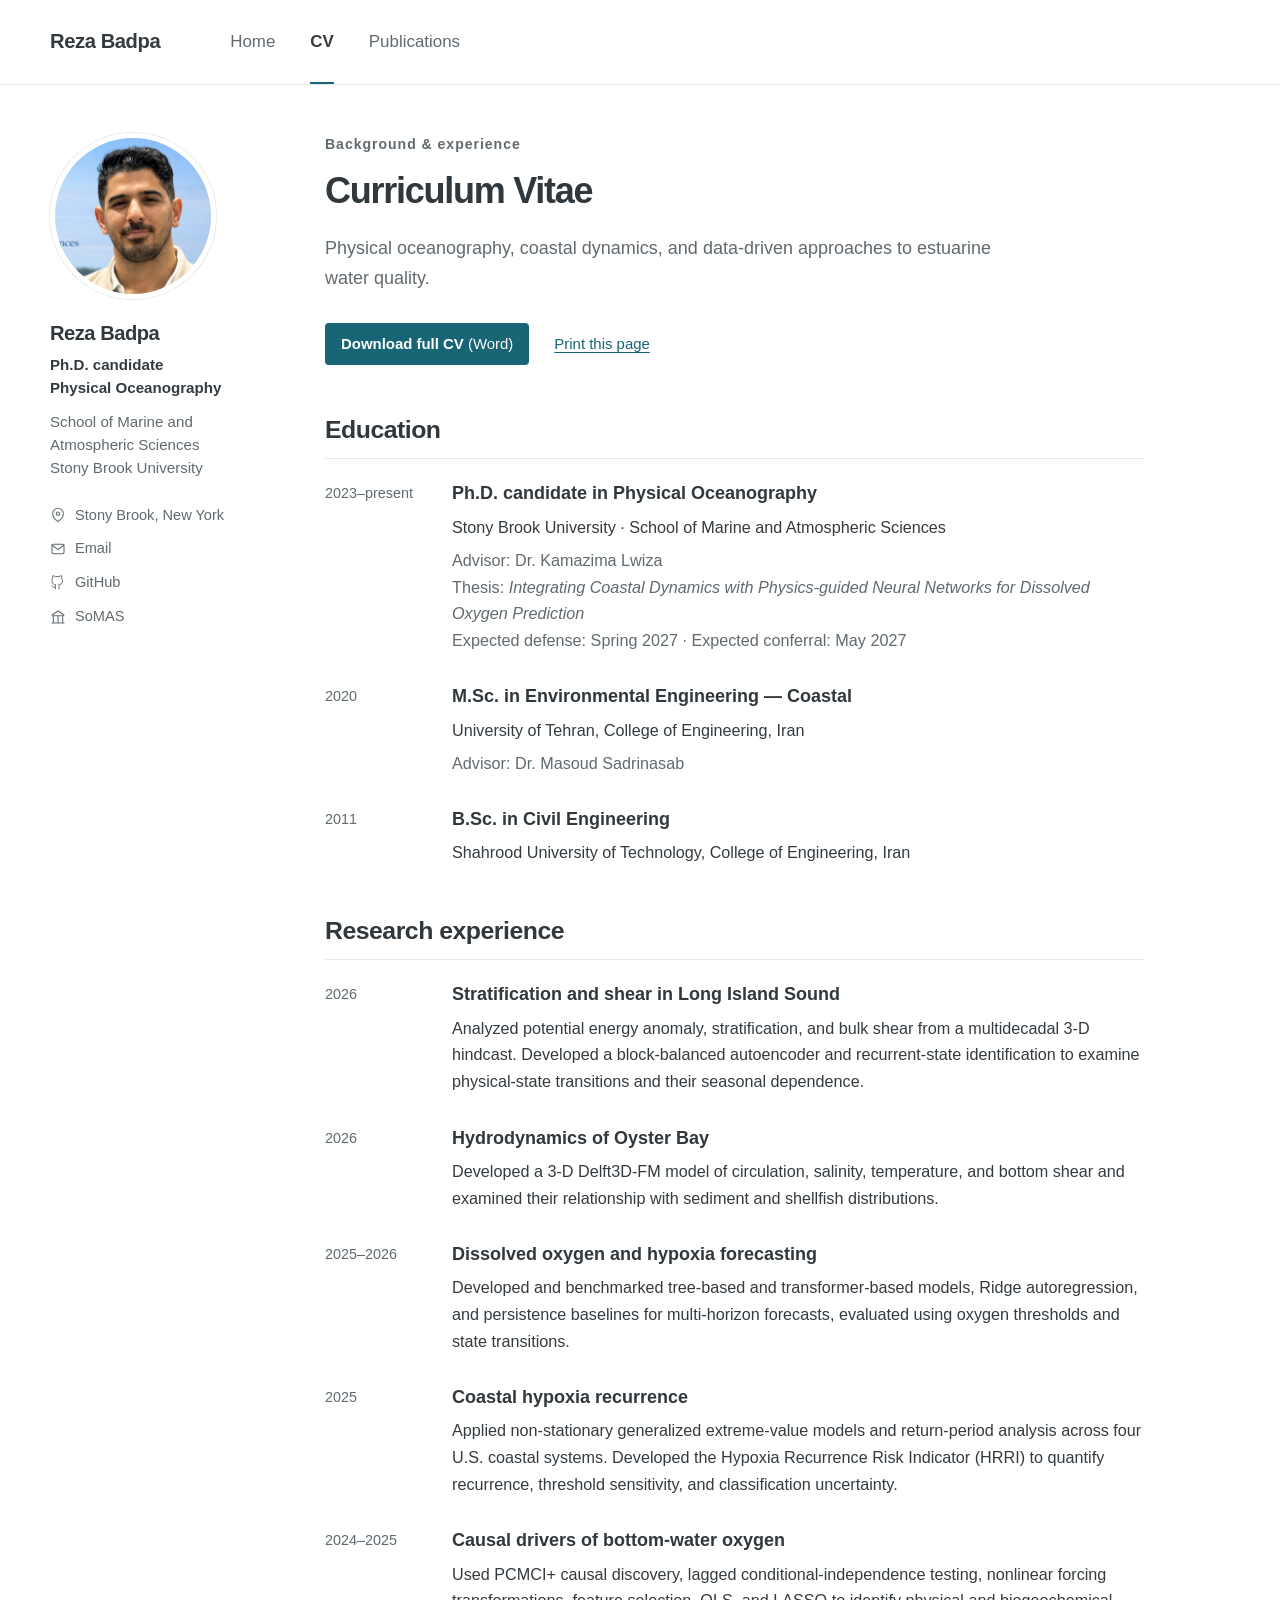
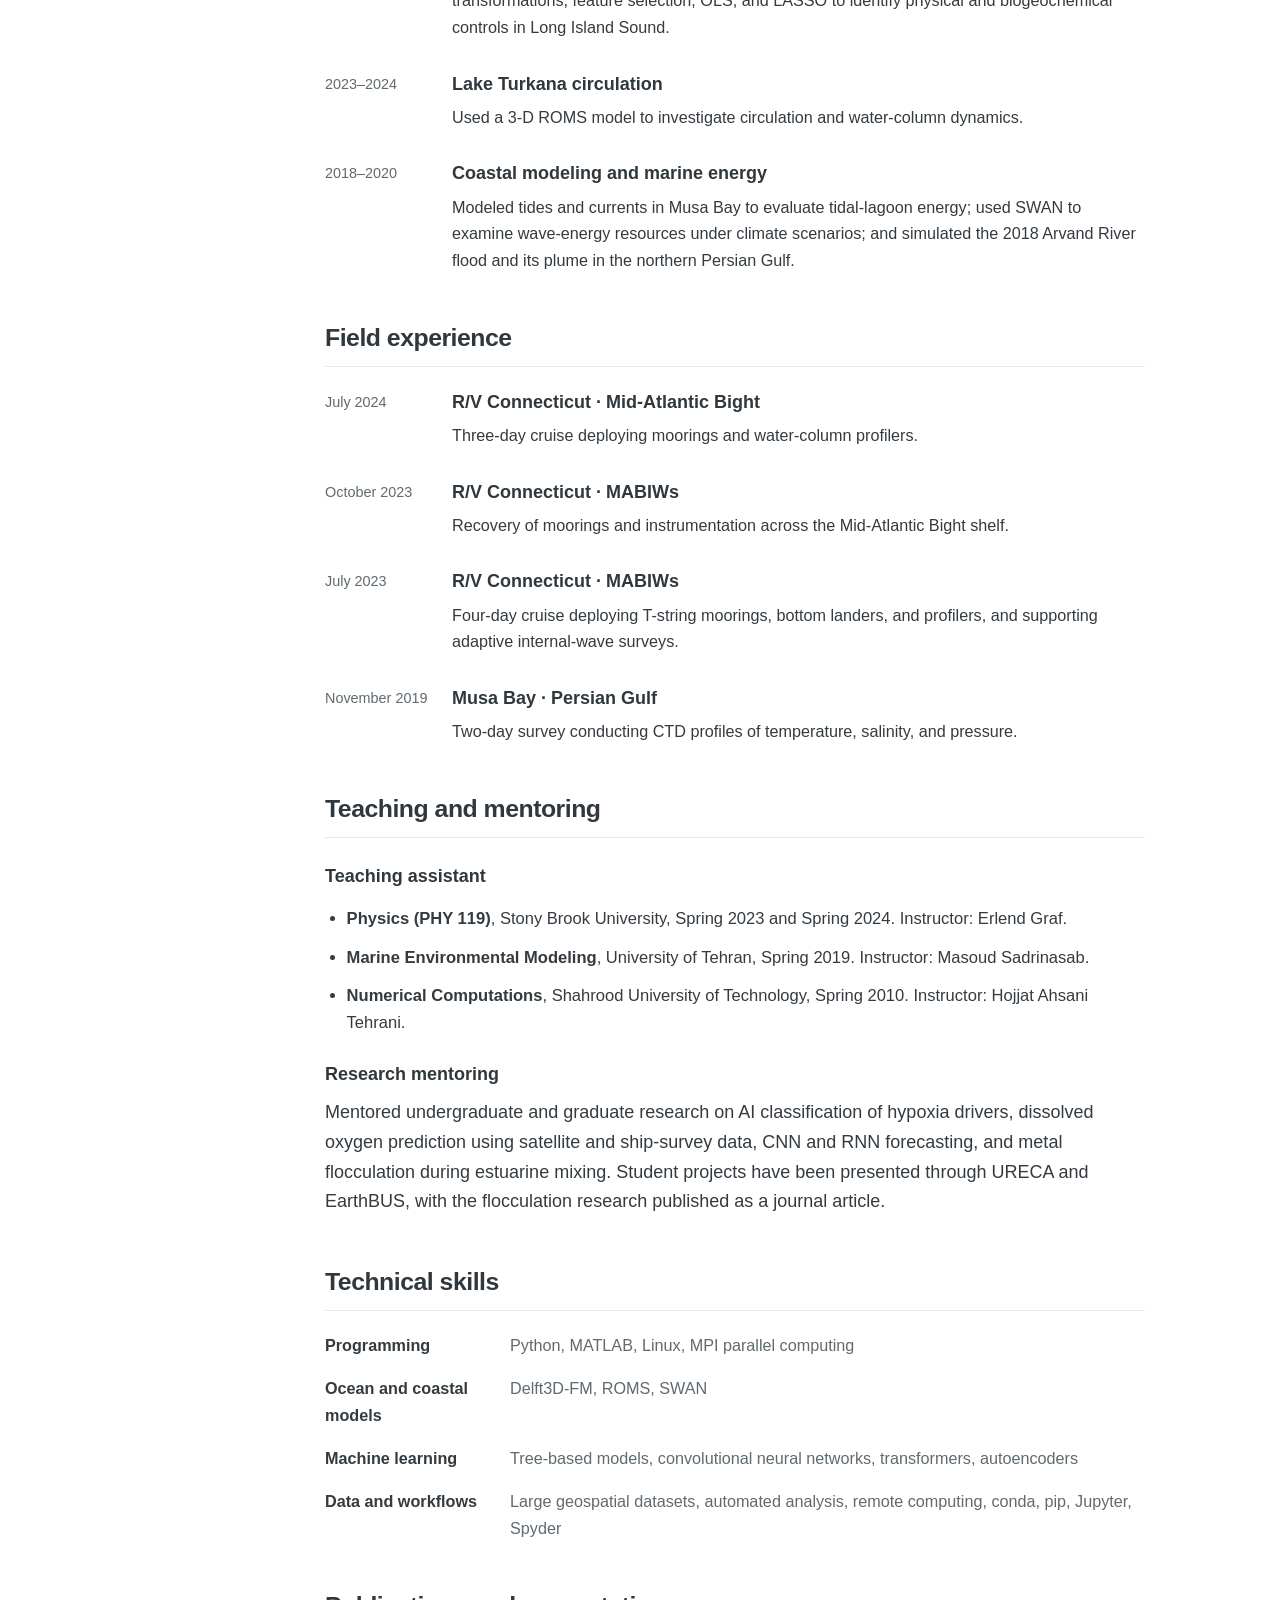
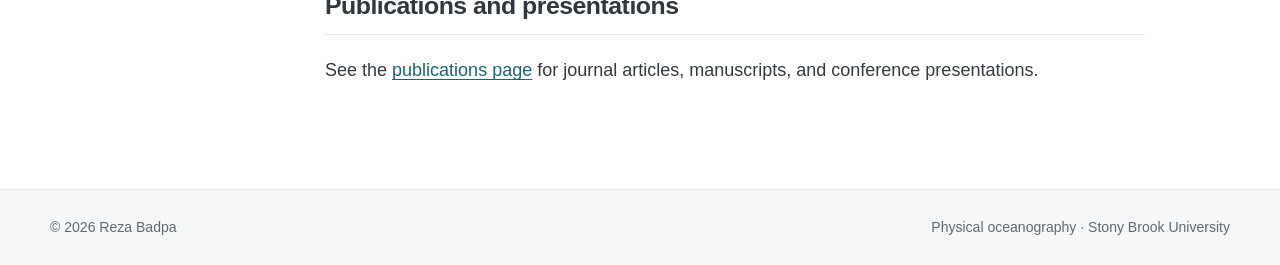
==== cv/index.html @ 96f25a55 "Publish academic website with phone-free CV" ====
<!doctype html>
<html lang="en"><head><meta charset="utf-8"><meta name="viewport" content="width=device-width,initial-scale=1">
<title>Curriculum Vitae | Reza Badpa</title><meta name="description" content="Reza Badpa is a Ph.D. candidate in Physical Oceanography at Stony Brook University, studying coastal dynamics, dissolved oxygen, hypoxia, and physics-guided machine learning."><meta name="theme-color" content="#176575">
<link rel="icon" href="../assets/favicon.svg" type="image/svg+xml"><link rel="stylesheet" href="../assets/style.css">
<meta property="og:type" content="website"><meta property="og:title" content="Curriculum Vitae | Reza Badpa"><meta property="og:description" content="Reza Badpa is a Ph.D. candidate in Physical Oceanography at Stony Brook University, studying coastal dynamics, dissolved oxygen, hypoxia, and physics-guided machine learning."><meta property="og:url" content="https://rezart1427.github.io/cv/">
<script type="application/ld+json">{"@context": "https://schema.org", "@type": "Person", "name": "Reza Badpa", "jobTitle": "Ph.D. candidate in Physical Oceanography", "affiliation": {"@type": "CollegeOrUniversity", "name": "Stony Brook University"}, "email": "mailto:reza.badpa@stonybrook.edu", "sameAs": ["https://github.com/rezart1427"]}</script><script defer src="../assets/site.js"></script></head>
<body><a class="skip-link" href="#main">Skip to content</a>
<header class="masthead"><div class="header-inner"><a class="site-name" href="../">Reza Badpa</a><nav aria-label="Main navigation"><a href="../">Home</a><a href="../cv/" aria-current="page">CV</a><a href="../publications/">Publications</a></nav></div></header>
<div class="layout"><aside class="profile" aria-label="About Reza Badpa">
<a class="profile-mark" href="../" aria-label="Reza Badpa home"><img src="../assets/reza-badpa-profile.png" alt="Reza Badpa" width="1536" height="1024" decoding="async"></a>
<div class="profile-copy"><h2>Reza Badpa</h2><p class="role">Ph.D. candidate<br> Physical Oceanography</p><p class="affiliation">School of Marine and<br> Atmospheric Sciences<br> Stony Brook University</p>
<ul class="profile-links"><li><svg viewBox="0 0 24 24" aria-hidden="true" fill="none" stroke="currentColor" stroke-width="1.6" stroke-linecap="round" stroke-linejoin="round"><path d="M20 10c0 6-8 12-8 12S4 16 4 10a8 8 0 1 1 16 0Z"/><circle cx="12" cy="10" r="2.5"/></svg><span>Stony Brook, New York</span></li><li><a href="mailto:reza.badpa@stonybrook.edu"><svg viewBox="0 0 24 24" aria-hidden="true" fill="none" stroke="currentColor" stroke-width="1.6" stroke-linecap="round" stroke-linejoin="round"><rect x="3" y="5" width="18" height="14" rx="2"/><path d="m3 6 9 7 9-7"/></svg>Email</a></li><li><a href="https://github.com/rezart1427"><svg viewBox="0 0 24 24" aria-hidden="true" fill="none" stroke="currentColor" stroke-width="1.6" stroke-linecap="round" stroke-linejoin="round"><path d="M9 19c-4 1-4-2-6-2m12 5v-4a3.4 3.4 0 0 0-1-2.6c3.3-.4 6.8-1.6 6.8-7.2A5.6 5.6 0 0 0 19.3 4a5.1 5.1 0 0 0-.1-4S18 0 15 1.6a14 14 0 0 0-6 0C6 0 4.8 0 4.8 0a5.1 5.1 0 0 0-.1 4 5.6 5.6 0 0 0-1.5 4.2c0 5.6 3.5 6.8 6.8 7.2A3.4 3.4 0 0 0 9 18v4" transform="translate(0 1) scale(.9)"/></svg>GitHub</a></li><li><a href="https://www.stonybrook.edu/somas/"><svg viewBox="0 0 24 24" aria-hidden="true" fill="none" stroke="currentColor" stroke-width="1.6" stroke-linecap="round" stroke-linejoin="round"><path d="m3 9 9-6 9 6M4 10h16M5 10v10m7-10v10m7-10v10M3 21h18"/></svg>SoMAS</a></li></ul></div>
</aside><main id="main" tabindex="-1">
<p class="eyebrow">Background & experience</p>
<h1>Curriculum Vitae</h1>
<p class="page-lead">Physical oceanography, coastal dynamics, and data-driven approaches to estuarine water quality.</p>
<div class="page-actions"><a class="button" href="../assets/Reza-Badpa-CV.docx" download>Download full CV <span>(Word)</span></a><button class="text-button" type="button" data-print>Print this page</button></div>
<section aria-labelledby="education"><h2 id="education">Education</h2><ul class="entries">
<li class="record"><span class="entry-date">2023–present</span><div><h3>Ph.D. candidate in Physical Oceanography</h3><p>Stony Brook University · School of Marine and Atmospheric Sciences</p><p class="detail">Advisor: Dr. Kamazima Lwiza<br>Thesis: <em>Integrating Coastal Dynamics with Physics-guided Neural Networks for Dissolved Oxygen Prediction</em><br>Expected defense: Spring 2027 · Expected conferral: May 2027</p></div></li><li class="record"><span class="entry-date">2020</span><div><h3>M.Sc. in Environmental Engineering — Coastal</h3><p>University of Tehran, College of Engineering, Iran</p><p class="detail">Advisor: Dr. Masoud Sadrinasab</p></div></li><li class="record"><span class="entry-date">2011</span><div><h3>B.Sc. in Civil Engineering</h3><p>Shahrood University of Technology, College of Engineering, Iran</p></div></li></ul></section>
<section aria-labelledby="experience"><h2 id="experience">Research experience</h2><ul class="entries">
<li class="record"><span class="entry-date">2026</span><div><h3>Stratification and shear in Long Island Sound</h3><p>Analyzed potential energy anomaly, stratification, and bulk shear from a multidecadal 3-D hindcast. Developed a block-balanced autoencoder and recurrent-state identification to examine physical-state transitions and their seasonal dependence.</p></div></li><li class="record"><span class="entry-date">2026</span><div><h3>Hydrodynamics of Oyster Bay</h3><p>Developed a 3-D Delft3D-FM model of circulation, salinity, temperature, and bottom shear and examined their relationship with sediment and shellfish distributions.</p></div></li><li class="record"><span class="entry-date">2025–2026</span><div><h3>Dissolved oxygen and hypoxia forecasting</h3><p>Developed and benchmarked tree-based and transformer-based models, Ridge autoregression, and persistence baselines for multi-horizon forecasts, evaluated using oxygen thresholds and state transitions.</p></div></li><li class="record"><span class="entry-date">2025</span><div><h3>Coastal hypoxia recurrence</h3><p>Applied non-stationary generalized extreme-value models and return-period analysis across four U.S. coastal systems. Developed the Hypoxia Recurrence Risk Indicator (HRRI) to quantify recurrence, threshold sensitivity, and classification uncertainty.</p></div></li><li class="record"><span class="entry-date">2024–2025</span><div><h3>Causal drivers of bottom-water oxygen</h3><p>Used PCMCI+ causal discovery, lagged conditional-independence testing, nonlinear forcing transformations, feature selection, OLS, and LASSO to identify physical and biogeochemical controls in Long Island Sound.</p></div></li><li class="record"><span class="entry-date">2023–2024</span><div><h3>Lake Turkana circulation</h3><p>Used a 3-D ROMS model to investigate circulation and water-column dynamics.</p></div></li><li class="record"><span class="entry-date">2018–2020</span><div><h3>Coastal modeling and marine energy</h3><p>Modeled tides and currents in Musa Bay to evaluate tidal-lagoon energy; used SWAN to examine wave-energy resources under climate scenarios; and simulated the 2018 Arvand River flood and its plume in the northern Persian Gulf.</p></div></li></ul></section>
<section aria-labelledby="field"><h2 id="field">Field experience</h2><ul class="entries">
<li class="record"><span class="entry-date">July 2024</span><div><h3>R/V Connecticut · Mid-Atlantic Bight</h3><p>Three-day cruise deploying moorings and water-column profilers.</p></div></li><li class="record"><span class="entry-date">October 2023</span><div><h3>R/V Connecticut · MABIWs</h3><p>Recovery of moorings and instrumentation across the Mid-Atlantic Bight shelf.</p></div></li><li class="record"><span class="entry-date">July 2023</span><div><h3>R/V Connecticut · MABIWs</h3><p>Four-day cruise deploying T-string moorings, bottom landers, and profilers, and supporting adaptive internal-wave surveys.</p></div></li><li class="record"><span class="entry-date">November 2019</span><div><h3>Musa Bay · Persian Gulf</h3><p>Two-day survey conducting CTD profiles of temperature, salinity, and pressure.</p></div></li></ul></section>
<section aria-labelledby="teaching"><h2 id="teaching">Teaching and mentoring</h2>
<h3 class="subheading">Teaching assistant</h3>
<ul class="plain-list"><li><strong>Physics (PHY 119)</strong>, Stony Brook University, Spring 2023 and Spring 2024. Instructor: Erlend Graf.</li><li><strong>Marine Environmental Modeling</strong>, University of Tehran, Spring 2019. Instructor: Masoud Sadrinasab.</li><li><strong>Numerical Computations</strong>, Shahrood University of Technology, Spring 2010. Instructor: Hojjat Ahsani Tehrani.</li></ul>
<h3 class="subheading">Research mentoring</h3>
<p>Mentored undergraduate and graduate research on AI classification of hypoxia drivers, dissolved oxygen prediction using satellite and ship-survey data, CNN and RNN forecasting, and metal flocculation during estuarine mixing. Student projects have been presented through URECA and EarthBUS, with the flocculation research published as a journal article.</p>
</section>
<section aria-labelledby="skills"><h2 id="skills">Technical skills</h2>
<dl class="skills"><dt>Programming</dt><dd>Python, MATLAB, Linux, MPI parallel computing</dd><dt>Ocean and coastal models</dt><dd>Delft3D-FM, ROMS, SWAN</dd><dt>Machine learning</dt><dd>Tree-based models, convolutional neural networks, transformers, autoencoders</dd><dt>Data and workflows</dt><dd>Large geospatial datasets, automated analysis, remote computing, conda, pip, Jupyter, Spyder</dd></dl>
</section>
<section><h2>Publications and presentations</h2><p>See the <a href="../publications/">publications page</a> for journal articles, manuscripts, and conference presentations.</p></section>
</main></div>
<footer><div class="footer-inner"><p>© 2026 Reza Badpa</p><p>Physical oceanography · Stony Brook University</p></div></footer>
</body></html>
---- assets/style.css ----
:root{color-scheme:light;--ink:#343b40;--muted:#606a70;--accent:#176575;--line:#e4e9eb;--soft:#f5f7f8;font-family:-apple-system,BlinkMacSystemFont,"Segoe UI",Arial,sans-serif;font-size:18px}
*{box-sizing:border-box}html{scroll-behavior:smooth;scroll-padding-top:2rem}body{margin:0;background:#fff;color:var(--ink);line-height:1.65;-webkit-font-smoothing:antialiased}a{color:var(--accent);text-underline-offset:.18em;text-decoration-thickness:1px}a:hover{color:#0b4552;text-decoration-thickness:2px}a,button{-webkit-tap-highlight-color:transparent}a:focus-visible,button:focus-visible{outline:3px solid #4098ac;outline-offset:5px;border-radius:2px}p{margin:0 0 1.25rem}h1,h2,h3{line-height:1.3;color:#30383d}h1{font-size:2rem;letter-spacing:-.035em;margin:0 0 1.1rem;font-weight:730}h2{font-size:1.38rem;letter-spacing:-.02em;margin:0 0 1.2rem;font-weight:680}h3{font-size:1rem;font-weight:650;margin:0 0 .35rem}button{font:inherit}svg{display:block}.masthead{border-bottom:1px solid var(--line)}.header-inner{max-width:1250px;margin:auto;min-height:84px;padding:0 35px;display:flex;align-items:center;gap:70px}.site-name{font-size:1.12rem;font-weight:720;letter-spacing:-.02em;text-decoration:none;color:var(--ink)}.header-inner nav{display:flex;gap:35px;align-self:stretch;align-items:center}.header-inner nav a{position:relative;color:var(--muted);text-decoration:none;font-size:.94rem;display:flex;align-items:center;height:100%}.header-inner nav a:hover{color:var(--accent)}.header-inner nav a[aria-current]{color:var(--ink);font-weight:600}.header-inner nav a[aria-current]:after{content:"";position:absolute;bottom:0;left:0;right:0;height:2px;background:var(--accent)}.layout{max-width:1250px;margin:0 auto;padding:48px 35px 80px;display:grid;grid-template-columns:210px minmax(0,1fr);gap:65px;min-height:calc(100vh - 194px)}.profile{align-self:start;position:sticky;top:35px;font-size:.84rem;line-height:1.5}.profile-mark{display:block;width:166px;height:166px;border-radius:50%;overflow:hidden;margin:0 0 21px;border:5px solid #fff;box-shadow:0 0 0 1px var(--line)}.profile-mark img{display:block;width:100%;height:100%;object-fit:cover;object-position:100% 0;transform:scale(1.6);transform-origin:50% 0}.profile h2{font-size:1.12rem;letter-spacing:-.025em;margin:0 0 8px}.profile .role{font-weight:600;margin:0 0 .65rem}.affiliation{color:var(--muted);margin:0 0 1.4rem}.profile-links{list-style:none;padding:0;margin:0;display:grid;gap:12px;font-size:.81rem}.profile-links li,.profile-links a{display:flex;align-items:center;gap:9px}.profile-links a{color:var(--muted);text-decoration:none}.profile-links a:hover{color:var(--accent);text-decoration:underline}.profile-links li{color:var(--muted)}.profile-links svg{width:16px;height:16px;flex:0 0 16px}main{max-width:820px;min-width:0;outline:none}.eyebrow{font-size:.78rem;letter-spacing:.07em;color:var(--muted);margin:0 0 .65rem;font-weight:550}.intro p:not(.eyebrow){max-width:770px}.intro{margin-bottom:2.8rem}section{margin-top:2.7rem}section h2{padding-bottom:.65rem;border-bottom:1px solid var(--line)}.research-item{margin:0 0 1.2rem}.research-item p{font-size:.94rem;margin:0;color:var(--muted)}.section-top{display:flex;gap:1rem;justify-content:space-between;align-items:baseline;border-bottom:1px solid var(--line);margin-bottom:1.2rem}.section-top h2{margin:0;border:0}.section-top>a{font-size:.81rem;white-space:nowrap}.entries{list-style:none;padding:0;margin:0}.publication,.record{display:grid;grid-template-columns:108px minmax(0,1fr);gap:19px;margin-bottom:1.65rem}.entry-date{color:var(--muted);font-size:.8rem;padding-top:3px;line-height:1.5}.publication h3,.record h3{line-height:1.5}.publication h3 a{color:var(--ink);text-decoration:none}.publication h3 a:hover{color:var(--accent);text-decoration:underline}.publication p,.record p{font-size:.9rem;margin:.35rem 0 0;line-height:1.65}.authors{color:var(--muted)}.authors strong{font-weight:600;color:var(--ink)}.journal{font-style:italic;color:var(--muted)}.doi{display:inline-block;font-size:.78rem;margin-top:.4rem;overflow-wrap:anywhere}.page-lead{color:var(--muted);max-width:700px}.page-actions{display:flex;align-items:center;gap:25px;margin:1.6rem 0 2.6rem;flex-wrap:wrap}.button{background:var(--accent);color:#fff;padding:9px 16px;border-radius:4px;text-decoration:none;font-size:.83rem;font-weight:600}.button:hover{background:#0b4552;color:#fff}.button span{font-weight:400}.text-button{color:var(--accent);border:0;background:transparent;cursor:pointer;text-decoration:underline;text-underline-offset:.2em;font-size:.83rem;padding:9px 0}.detail{color:var(--muted)}.subheading{margin:1.5rem 0 .65rem}.plain-list{padding-left:1.2rem;font-size:.92rem}.plain-list li{margin-bottom:.6rem}.skills{display:grid;grid-template-columns:165px minmax(0,1fr);gap:.9rem 20px;font-size:.9rem}.skills dt{font-weight:600}.skills dd{margin:0;color:var(--muted)}.jump-links{display:flex;gap:23px;flex-wrap:wrap;font-size:.84rem;margin:1.7rem 0 2.6rem}footer{background:var(--soft);border-top:1px solid var(--line);color:var(--muted);font-size:.78rem}.footer-inner{max-width:1250px;margin:auto;padding:26px 35px;display:flex;justify-content:space-between;gap:1rem}.footer-inner p{margin:0}.skip-link{position:absolute;left:16px;top:-80px;z-index:10;padding:10px 20px;background:#fff}.skip-link:focus{top:10px}
@media(min-width:1450px){.layout{padding-top:58px}.header-inner{min-height:90px}}
@media(max-width:950px){.layout{grid-template-columns:185px minmax(0,1fr);gap:35px;padding-left:25px;padding-right:25px}.header-inner{padding-left:25px;padding-right:25px;gap:45px}.profile-mark{width:145px;height:145px}.publication,.record{grid-template-columns:83px minmax(0,1fr);gap:15px}.skills{grid-template-columns:135px minmax(0,1fr)}}
@media(max-width:680px){:root{font-size:17px}.header-inner{min-height:70px;padding:0 21px;justify-content:space-between;gap:15px}.header-inner nav{gap:18px}.header-inner nav a{font-size:.84rem}.site-name{font-size:1.05rem}.layout{display:block;padding:30px 22px 55px}.profile{position:static;display:flex;gap:20px;margin-bottom:34px;padding-bottom:27px;border-bottom:1px solid var(--line)}.profile-mark{width:90px;height:90px;flex:0 0 90px;margin:2px 0 0;border-width:3px}.profile h2{margin-bottom:4px}.profile .role{font-size:.81rem;margin-bottom:7px}.profile .role br{display:none}.profile .role br:after{content:" "}.profile .role br:before{content:" · "}.affiliation{font-size:.79rem;margin-bottom:10px}.affiliation br{display:none}.affiliation br:after{content:" "}.profile-links{display:flex;flex-wrap:wrap;gap:9px 17px;font-size:.78rem}.profile-links li:first-child{display:none}.profile-links svg{width:14px;height:14px;flex-basis:14px}h1{font-size:1.85rem}h2{font-size:1.3rem}.eyebrow{font-size:.76rem;letter-spacing:.045em}.intro{margin-bottom:2.3rem}section{margin-top:2.3rem}.publication,.record{display:block;margin-bottom:1.6rem}.entry-date{display:block;margin-bottom:.3rem;font-size:.8rem}.publication h3,.record h3{font-size:1rem}.section-top{align-items:baseline}.section-top>a{font-size:.78rem}.skills{display:block}.skills dt{margin:1rem 0 .2rem}.footer-inner{display:block;padding:23px 22px}.footer-inner p+p{margin-top:5px}.page-actions{gap:18px;margin-bottom:2rem}}
@media(prefers-reduced-motion:reduce){html{scroll-behavior:auto}}
@media print{body{font-size:10.5pt;color:#000}.masthead,.profile,footer,.page-actions,.jump-links,.skip-link{display:none}.layout{display:block;padding:0;min-height:0}main{max-width:none}a{color:inherit;text-decoration:none}h1{font-size:23pt}h2{font-size:15pt}h3{font-size:11pt}section{margin-top:1.3rem}.record,.publication{break-inside:avoid;margin-bottom:1rem}h2,h3{break-after:avoid}.eyebrow{font-size:9pt}.entry-date{font-size:9pt}.publication p,.record p,.plain-list,.skills{font-size:10pt}.doi{font-size:9pt}@page{margin:18mm}
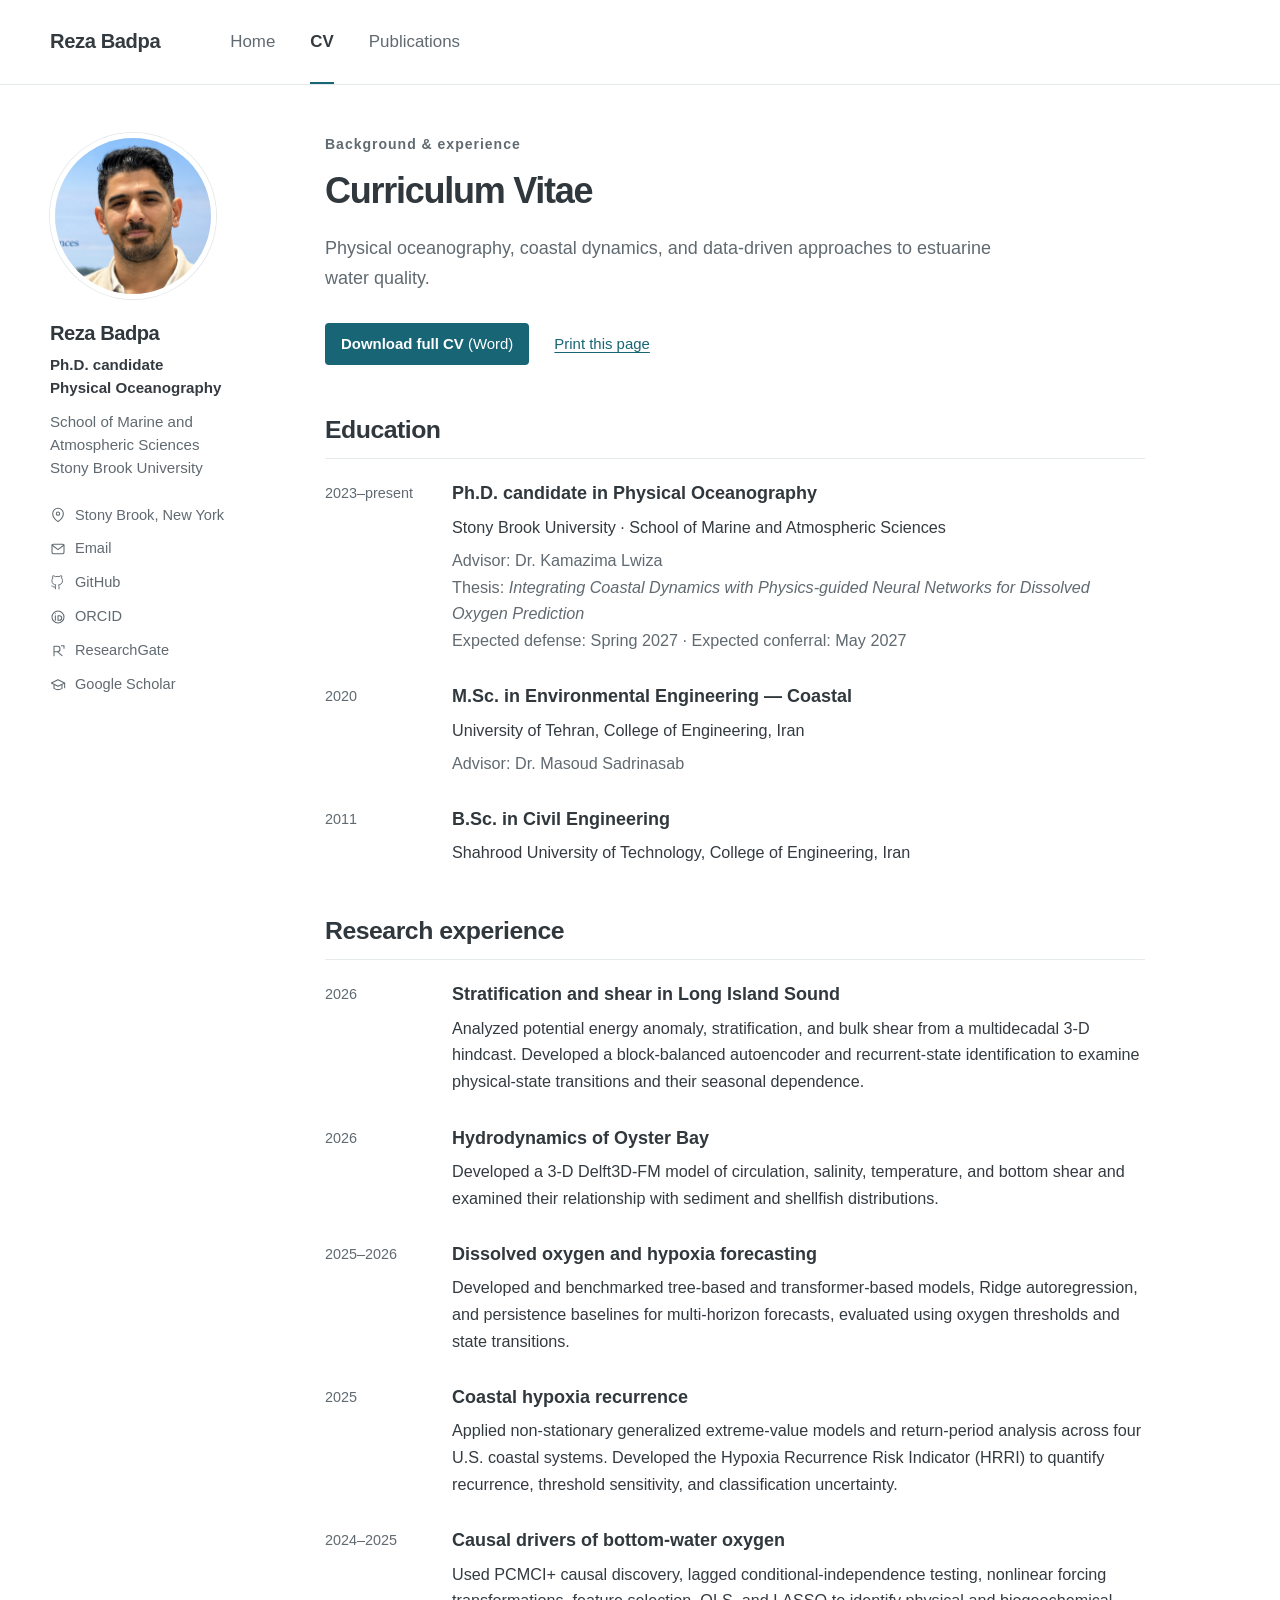
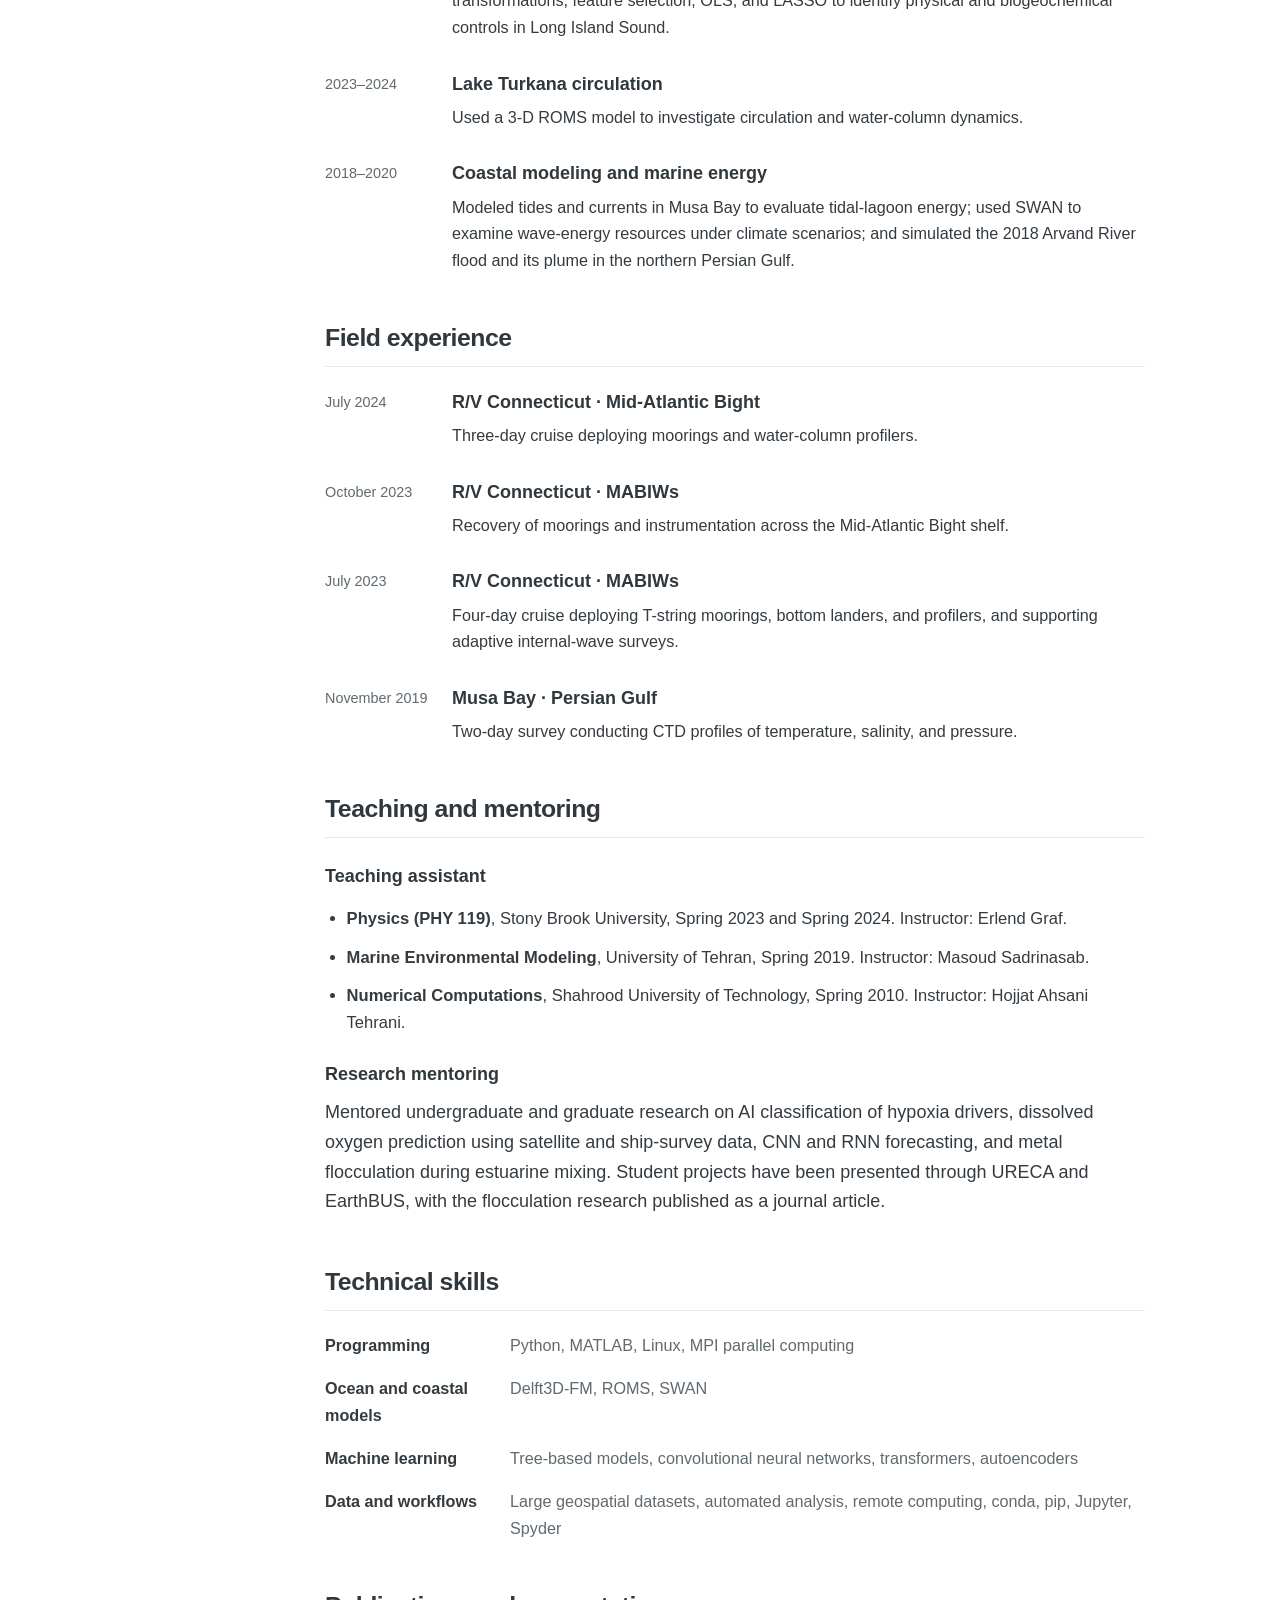
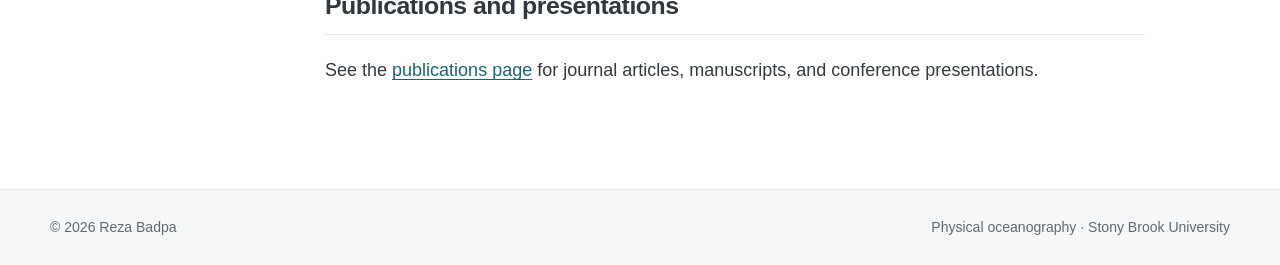
==== commit 029d83f3: "Add academic profile links to sidebar" ====
--- a/cv/index.html
+++ b/cv/index.html
@@ -3,13 +3,13 @@
 <title>Curriculum Vitae | Reza Badpa</title><meta name="description" content="Reza Badpa is a Ph.D. candidate in Physical Oceanography at Stony Brook University, studying coastal dynamics, dissolved oxygen, hypoxia, and physics-guided machine learning."><meta name="theme-color" content="#176575">
 <link rel="icon" href="../assets/favicon.svg" type="image/svg+xml"><link rel="stylesheet" href="../assets/style.css">
 <meta property="og:type" content="website"><meta property="og:title" content="Curriculum Vitae | Reza Badpa"><meta property="og:description" content="Reza Badpa is a Ph.D. candidate in Physical Oceanography at Stony Brook University, studying coastal dynamics, dissolved oxygen, hypoxia, and physics-guided machine learning."><meta property="og:url" content="https://rezart1427.github.io/cv/">
-<script type="application/ld+json">{"@context": "https://schema.org", "@type": "Person", "name": "Reza Badpa", "jobTitle": "Ph.D. candidate in Physical Oceanography", "affiliation": {"@type": "CollegeOrUniversity", "name": "Stony Brook University"}, "email": "mailto:reza.badpa@stonybrook.edu", "sameAs": ["https://github.com/rezart1427"]}</script><script defer src="../assets/site.js"></script></head>
+<script type="application/ld+json">{"@context": "https://schema.org", "@type": "Person", "name": "Reza Badpa", "jobTitle": "Ph.D. candidate in Physical Oceanography", "affiliation": {"@type": "CollegeOrUniversity", "name": "Stony Brook University"}, "email": "mailto:reza.badpa@stonybrook.edu", "sameAs": ["https://github.com/rezart1427", "https://orcid.org/0000-0003-4790-7120", "https://www.researchgate.net/profile/Reza-Badpa", "https://scholar.google.com/citations?user=OhGCAvgAAAAJ&hl=en"]}</script><script defer src="../assets/site.js"></script></head>
 <body><a class="skip-link" href="#main">Skip to content</a>
 <header class="masthead"><div class="header-inner"><a class="site-name" href="../">Reza Badpa</a><nav aria-label="Main navigation"><a href="../">Home</a><a href="../cv/" aria-current="page">CV</a><a href="../publications/">Publications</a></nav></div></header>
 <div class="layout"><aside class="profile" aria-label="About Reza Badpa">
 <a class="profile-mark" href="../" aria-label="Reza Badpa home"><img src="../assets/reza-badpa-profile.png" alt="Reza Badpa" width="1536" height="1024" decoding="async"></a>
 <div class="profile-copy"><h2>Reza Badpa</h2><p class="role">Ph.D. candidate<br> Physical Oceanography</p><p class="affiliation">School of Marine and<br> Atmospheric Sciences<br> Stony Brook University</p>
-<ul class="profile-links"><li><svg viewBox="0 0 24 24" aria-hidden="true" fill="none" stroke="currentColor" stroke-width="1.6" stroke-linecap="round" stroke-linejoin="round"><path d="M20 10c0 6-8 12-8 12S4 16 4 10a8 8 0 1 1 16 0Z"/><circle cx="12" cy="10" r="2.5"/></svg><span>Stony Brook, New York</span></li><li><a href="mailto:reza.badpa@stonybrook.edu"><svg viewBox="0 0 24 24" aria-hidden="true" fill="none" stroke="currentColor" stroke-width="1.6" stroke-linecap="round" stroke-linejoin="round"><rect x="3" y="5" width="18" height="14" rx="2"/><path d="m3 6 9 7 9-7"/></svg>Email</a></li><li><a href="https://github.com/rezart1427"><svg viewBox="0 0 24 24" aria-hidden="true" fill="none" stroke="currentColor" stroke-width="1.6" stroke-linecap="round" stroke-linejoin="round"><path d="M9 19c-4 1-4-2-6-2m12 5v-4a3.4 3.4 0 0 0-1-2.6c3.3-.4 6.8-1.6 6.8-7.2A5.6 5.6 0 0 0 19.3 4a5.1 5.1 0 0 0-.1-4S18 0 15 1.6a14 14 0 0 0-6 0C6 0 4.8 0 4.8 0a5.1 5.1 0 0 0-.1 4 5.6 5.6 0 0 0-1.5 4.2c0 5.6 3.5 6.8 6.8 7.2A3.4 3.4 0 0 0 9 18v4" transform="translate(0 1) scale(.9)"/></svg>GitHub</a></li><li><a href="https://www.stonybrook.edu/somas/"><svg viewBox="0 0 24 24" aria-hidden="true" fill="none" stroke="currentColor" stroke-width="1.6" stroke-linecap="round" stroke-linejoin="round"><path d="m3 9 9-6 9 6M4 10h16M5 10v10m7-10v10m7-10v10M3 21h18"/></svg>SoMAS</a></li></ul></div>
+<ul class="profile-links"><li><svg viewBox="0 0 24 24" aria-hidden="true" fill="none" stroke="currentColor" stroke-width="1.6" stroke-linecap="round" stroke-linejoin="round"><path d="M20 10c0 6-8 12-8 12S4 16 4 10a8 8 0 1 1 16 0Z"/><circle cx="12" cy="10" r="2.5"/></svg><span>Stony Brook, New York</span></li><li><a href="mailto:reza.badpa@stonybrook.edu"><svg viewBox="0 0 24 24" aria-hidden="true" fill="none" stroke="currentColor" stroke-width="1.6" stroke-linecap="round" stroke-linejoin="round"><rect x="3" y="5" width="18" height="14" rx="2"/><path d="m3 6 9 7 9-7"/></svg>Email</a></li><li><a href="https://github.com/rezart1427"><svg viewBox="0 0 24 24" aria-hidden="true" fill="none" stroke="currentColor" stroke-width="1.6" stroke-linecap="round" stroke-linejoin="round"><path d="M9 19c-4 1-4-2-6-2m12 5v-4a3.4 3.4 0 0 0-1-2.6c3.3-.4 6.8-1.6 6.8-7.2A5.6 5.6 0 0 0 19.3 4a5.1 5.1 0 0 0-.1-4S18 0 15 1.6a14 14 0 0 0-6 0C6 0 4.8 0 4.8 0a5.1 5.1 0 0 0-.1 4 5.6 5.6 0 0 0-1.5 4.2c0 5.6 3.5 6.8 6.8 7.2A3.4 3.4 0 0 0 9 18v4" transform="translate(0 1) scale(.9)"/></svg>GitHub</a></li><li><a href="https://orcid.org/0000-0003-4790-7120"><svg viewBox="0 0 24 24" aria-hidden="true" fill="none" stroke="currentColor" stroke-width="1.6" stroke-linecap="round" stroke-linejoin="round"><circle cx="12" cy="12" r="9"/><path d="M8 10v7m0-10h.01M12 10h2a3.5 3.5 0 0 1 0 7h-2Z"/></svg>ORCID</a></li><li><a href="https://www.researchgate.net/profile/Reza-Badpa"><svg viewBox="0 0 24 24" aria-hidden="true" fill="none" stroke="currentColor" stroke-width="1.6" stroke-linecap="round" stroke-linejoin="round"><path d="M6 19V5h5a4 4 0 0 1 0 8H6m5 0 7 6M17 4h4v4"/></svg>ResearchGate</a></li><li><a href="https://scholar.google.com/citations?user=OhGCAvgAAAAJ&amp;hl=en"><svg viewBox="0 0 24 24" aria-hidden="true" fill="none" stroke="currentColor" stroke-width="1.6" stroke-linecap="round" stroke-linejoin="round"><path d="m2 9 10-5 10 5-10 5ZM6 11v6q6 4 12 0v-6m4-2v7"/></svg>Google Scholar</a></li></ul></div>
 </aside><main id="main" tabindex="-1">
 <p class="eyebrow">Background & experience</p>
 <h1>Curriculum Vitae</h1>
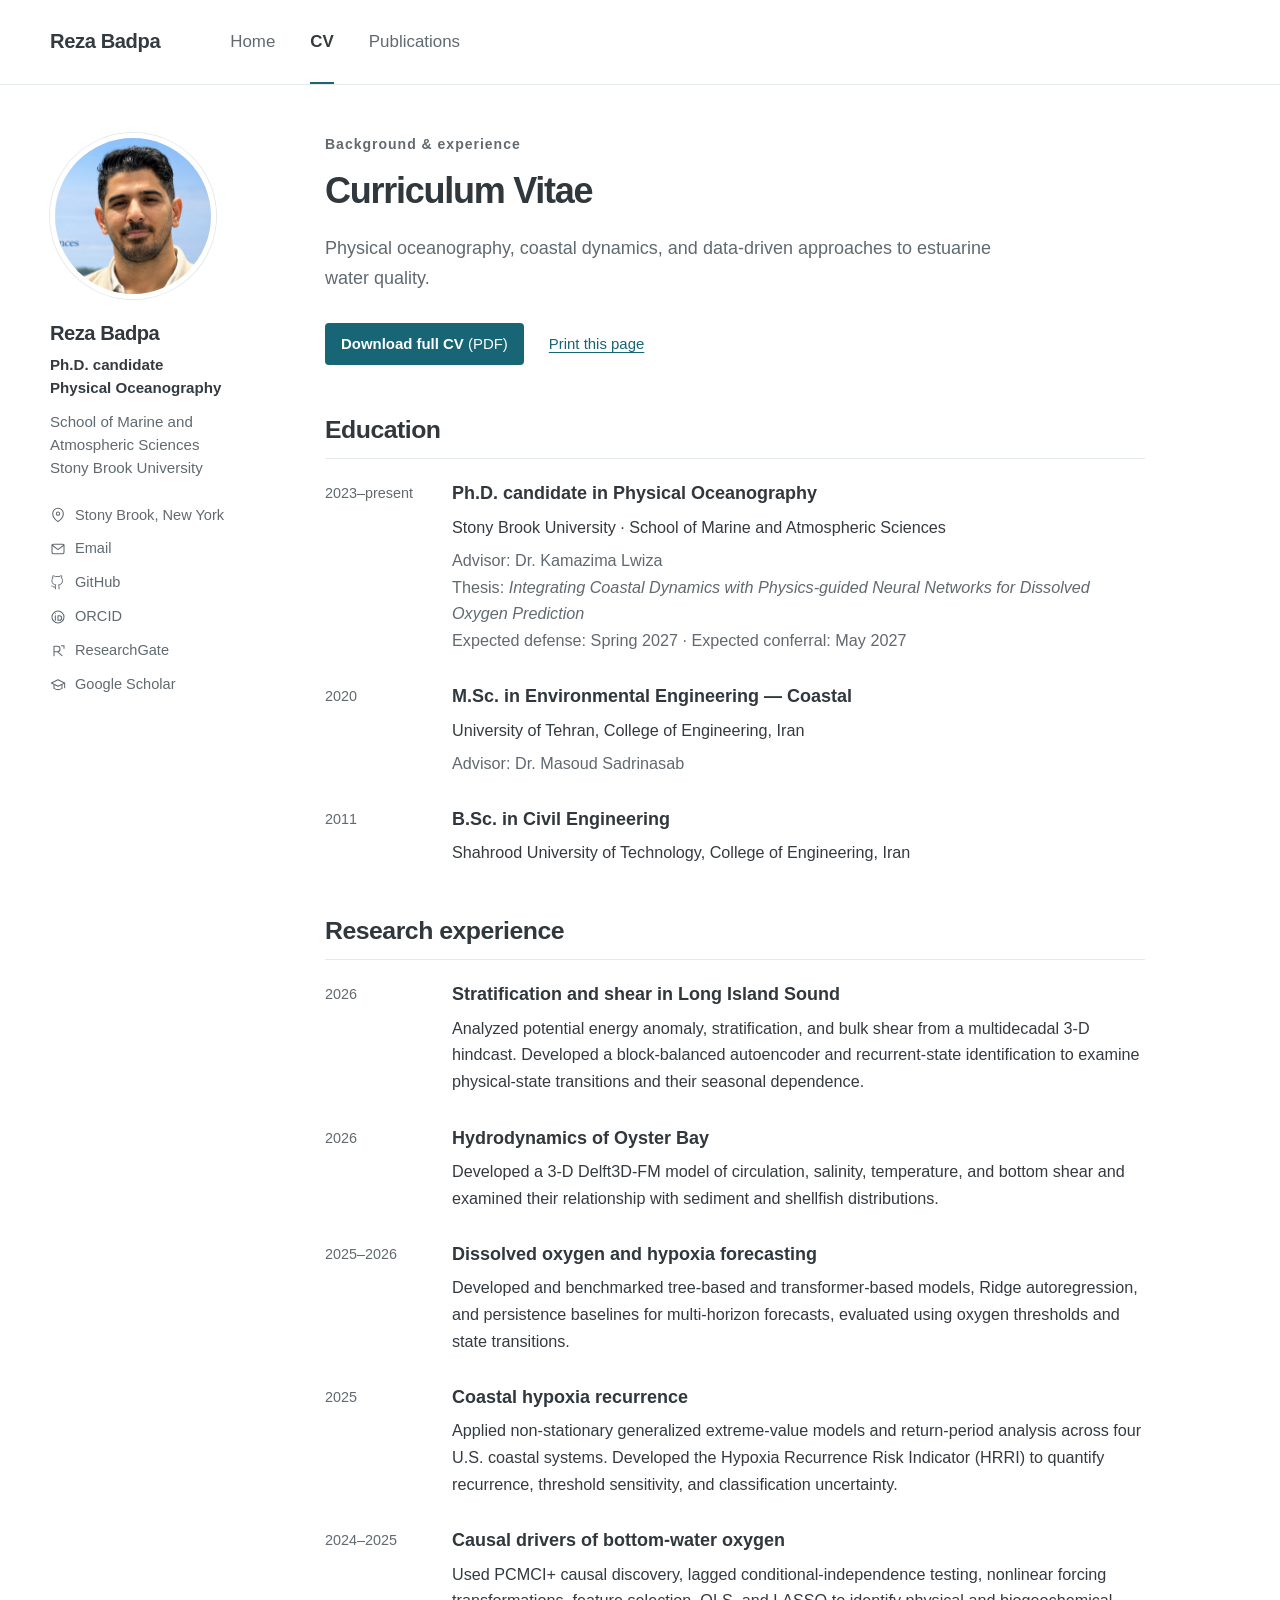
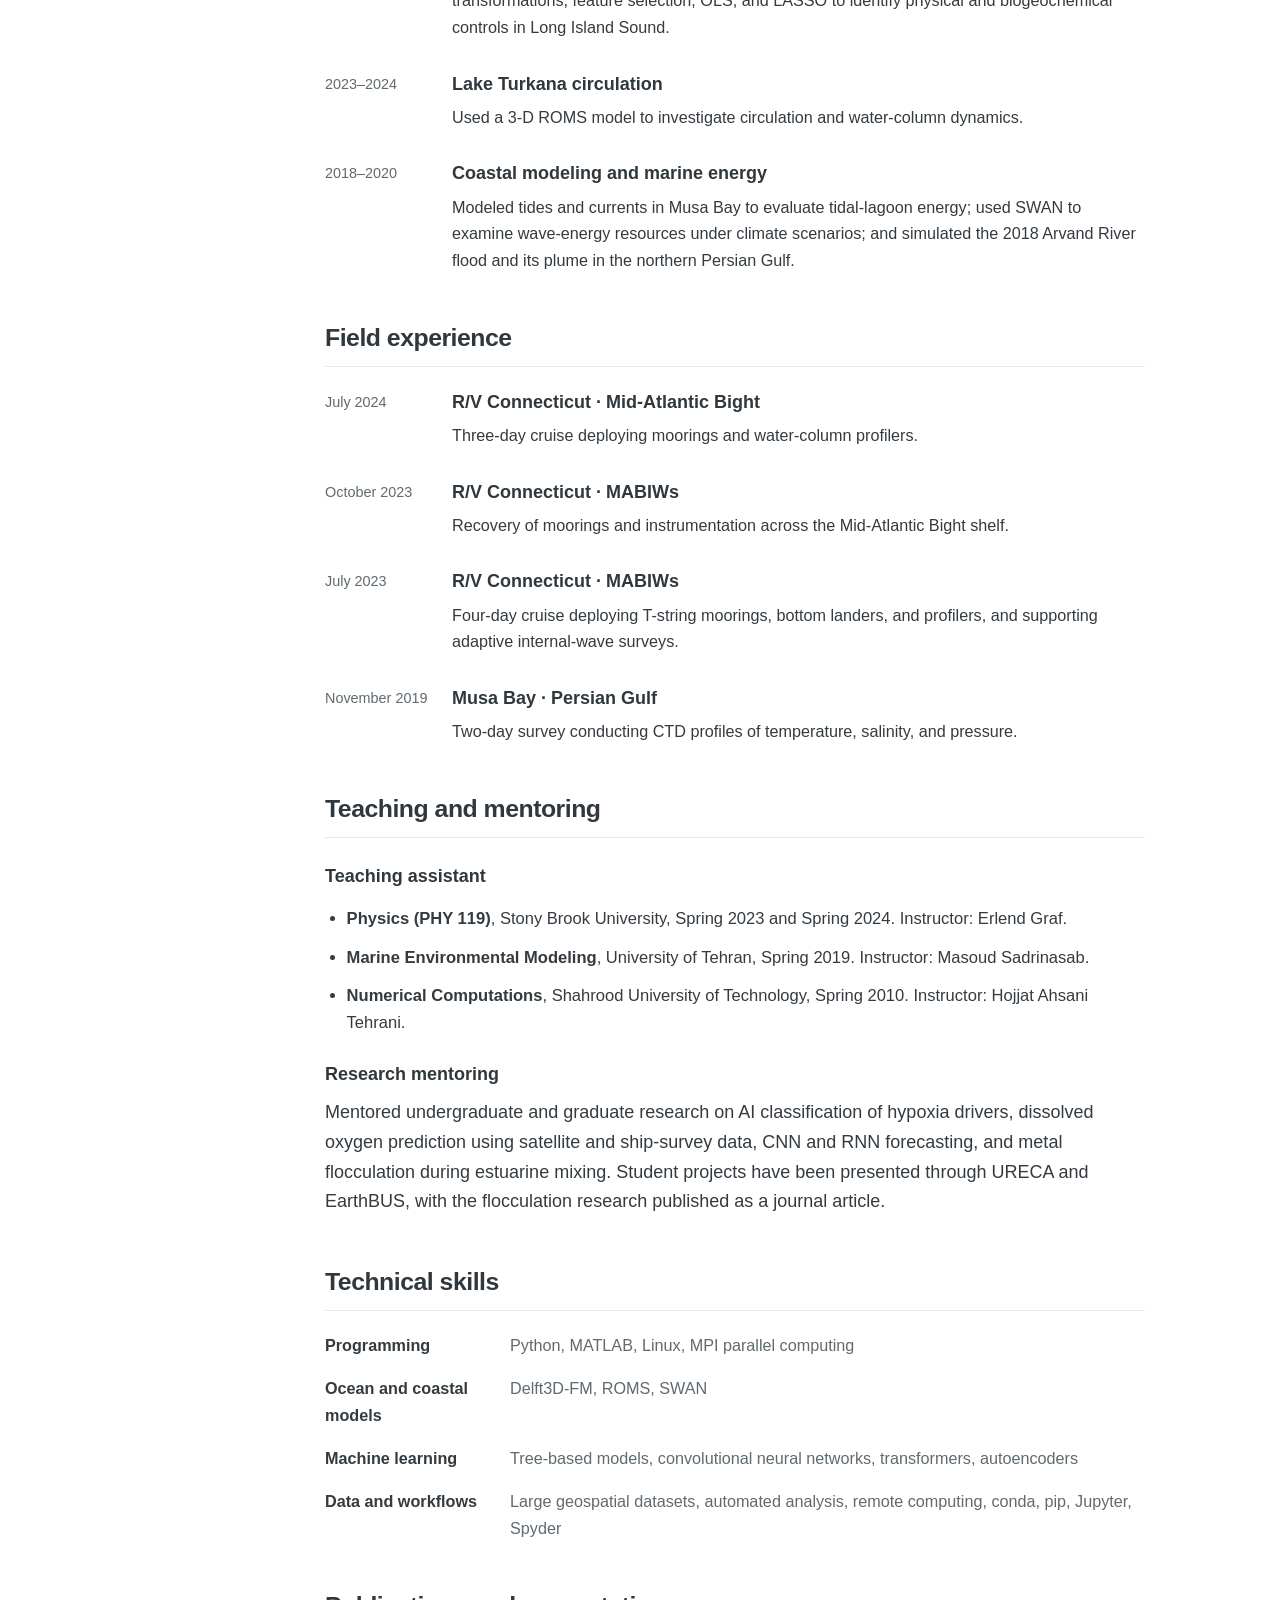
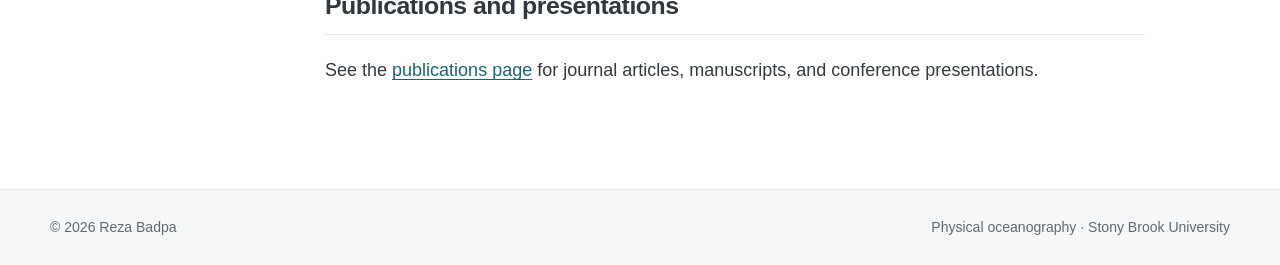
==== commit 5bf31552: "Replace Word CV download with phone-free PDF" ====
--- a/cv/index.html
+++ b/cv/index.html
@@ -14,7 +14,7 @@
 <p class="eyebrow">Background & experience</p>
 <h1>Curriculum Vitae</h1>
 <p class="page-lead">Physical oceanography, coastal dynamics, and data-driven approaches to estuarine water quality.</p>
-<div class="page-actions"><a class="button" href="../assets/Reza-Badpa-CV.docx" download>Download full CV <span>(Word)</span></a><button class="text-button" type="button" data-print>Print this page</button></div>
+<div class="page-actions"><a class="button" href="../assets/Reza-Badpa-CV.pdf" download>Download full CV <span>(PDF)</span></a><button class="text-button" type="button" data-print>Print this page</button></div>
 <section aria-labelledby="education"><h2 id="education">Education</h2><ul class="entries">
 <li class="record"><span class="entry-date">2023–present</span><div><h3>Ph.D. candidate in Physical Oceanography</h3><p>Stony Brook University · School of Marine and Atmospheric Sciences</p><p class="detail">Advisor: Dr. Kamazima Lwiza<br>Thesis: <em>Integrating Coastal Dynamics with Physics-guided Neural Networks for Dissolved Oxygen Prediction</em><br>Expected defense: Spring 2027 · Expected conferral: May 2027</p></div></li><li class="record"><span class="entry-date">2020</span><div><h3>M.Sc. in Environmental Engineering — Coastal</h3><p>University of Tehran, College of Engineering, Iran</p><p class="detail">Advisor: Dr. Masoud Sadrinasab</p></div></li><li class="record"><span class="entry-date">2011</span><div><h3>B.Sc. in Civil Engineering</h3><p>Shahrood University of Technology, College of Engineering, Iran</p></div></li></ul></section>
 <section aria-labelledby="experience"><h2 id="experience">Research experience</h2><ul class="entries">
